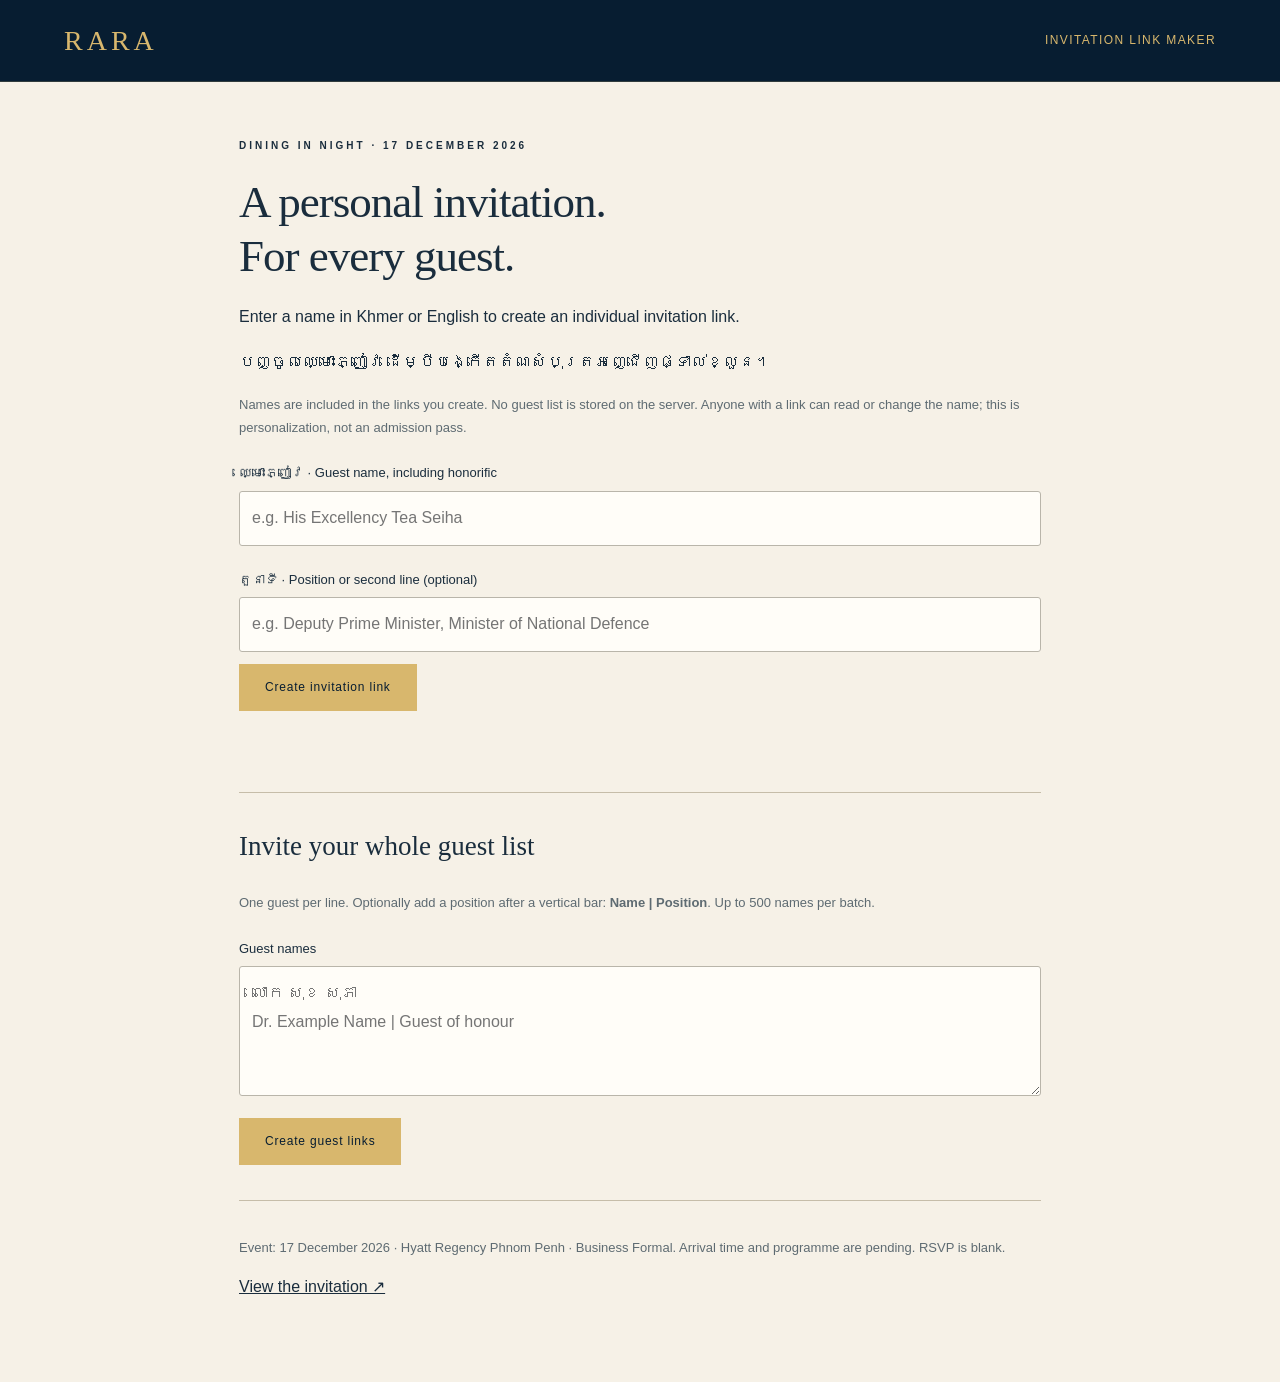
==== site/organizer.html @ b6bcaa93 "Create bilingual RARA 2026 invitation with guest links and music" ====
<!doctype html><html lang="en"><head><meta charset="utf-8"><meta name="viewport" content="width=device-width,initial-scale=1"><meta name="robots" content="noindex"><title>RARA · Guest invitation links</title><link rel="stylesheet" href="style.css"><style>.maker{max-width:850px;margin:auto;padding:45px 24px 80px}.maker h1{color:var(--ink);font-size:45px;line-height:1.2;letter-spacing:-1px;margin:20px 0}.maker label{display:block;font-size:13px;margin:22px 0 6px}.maker input,.maker textarea{width:100%;padding:12px;border:1px solid #b9b5aa;background:#fffdf8;color:var(--ink);border-radius:3px}.maker textarea{min-height:130px;resize:vertical}.maker button{margin:12px 8px 0 0}.maker h2{font-size:27px}.maker .box{border-top:1px solid #c6bda9;padding-top:22px;margin-top:35px}.maker .hint{font-size:13px;color:var(--muted)}.maker #result{font-size:13px}.maker #message{min-height:30px;color:#46683f}.maker .preview{display:inline-block;margin-top:15px}.maker .sample{border-left:3px solid var(--gold);padding-left:18px;margin:20px 0}.maker #batch-results a{display:block;overflow-wrap:anywhere;font-size:13px;margin:10px 0}</style></head><body><header><a class="wordmark" href="index.html">RARA</a><span>INVITATION LINK MAKER</span></header><main class="maker"><p class="eyebrow">DINING IN NIGHT · 17 DECEMBER 2026</p><h1>A personal invitation.<br>For every guest.</h1><p>Enter a name in Khmer or English to create an individual invitation link.</p><p lang="km">បញ្ចូលឈ្មោះភ្ញៀវ ដើម្បីបង្កើតតំណសំបុត្រអញ្ជើញផ្ទាល់ខ្លួន។</p><p class="hint">Names are included in the links you create. No guest list is stored on the server. Anyone with a link can read or change the name; this is personalization, not an admission pass.</p><form id="maker"><label for="name">ឈ្មោះភ្ញៀវ · Guest name, including honorific</label><input id="name" maxlength="200" placeholder="e.g. His Excellency Tea Seiha" required><label for="title">តួនាទី · Position or second line (optional)</label><input id="title" maxlength="250" placeholder="e.g. Deputy Prime Minister, Minister of National Defence"><button class="gold-button" type="submit">Create invitation link</button></form><div id="single-output" hidden><label for="result">Personalized link</label><input id="result" readonly><button id="copy" class="outline-button">Copy link</button><a id="preview" class="preview" target="_blank" rel="noopener">Preview invitation ↗</a></div><p id="message" role="status" aria-live="polite"></p><div class="box"><h2>Invite your whole guest list</h2><p class="hint">One guest per line. Optionally add a position after a vertical bar: <strong>Name | Position</strong>. Up to 500 names per batch.</p><label for="names">Guest names</label><textarea id="names" placeholder="លោក សុខ សុភា&#10;Dr. Example Name | Guest of honour"></textarea><button id="batch" class="gold-button">Create guest links</button><button id="download" class="outline-button" hidden>Download CSV</button><div id="batch-results"></div></div><div class="box"><p class="hint">Event: 17 December 2026 · Hyatt Regency Phnom Penh · Business Formal. Arrival time and programme are pending. RSVP is blank.</p><a href="index.html">View the invitation ↗</a></div></main><script src="organizer.js"></script></body></html>
---- site/style.css ----
:root{--navy:#071d31;--navy2:#102b42;--gold:#d8b76d;--cream:#f6f1e7;--ink:#1a2d3d;--muted:#5e6b72}*{box-sizing:border-box}html{scroll-behavior:smooth;scroll-padding-top:40px}body{margin:0;background:var(--cream);color:var(--ink);font:16px/1.8 'Segoe UI','Khmer OS','Noto Sans Khmer',sans-serif}button,input,textarea{font:inherit}button,a{touch-action:manipulation}a{color:inherit}button{cursor:pointer}button:focus-visible,a:focus-visible,input:focus-visible,textarea:focus-visible{outline:3px solid #bd811c;outline-offset:5px}header{height:82px;display:flex;align-items:center;justify-content:space-between;padding:0 5%;background:var(--navy);color:var(--gold);border-bottom:1px solid #d8b76d33;font-size:12px;letter-spacing:1.4px}header a{text-decoration:none}.wordmark{font:28px Georgia,serif;letter-spacing:4px}.wordmark span{font:9px 'Segoe UI',sans-serif;display:inline-block;margin-left:14px;letter-spacing:2px}.header-caption{font-size:10px;letter-spacing:3px}.cover{background:radial-gradient(ellipse at 50% 35%,#173c57,var(--navy) 75%);padding:30px;color:var(--gold);text-align:center;min-height:820px}.frame{position:relative;max-width:1280px;margin:auto;padding:36px 20px 24px;border:1px solid #d8b76d66;outline:1px solid #d8b76d22;outline-offset:-8px}.frame:before,.frame:after{content:'✦';position:absolute;font-size:30px;top:-29px;background:var(--navy);padding:0 12px}.frame:before{left:24px}.frame:after{right:24px}.eyebrow{font-size:10px;font-weight:600;letter-spacing:3px;text-transform:uppercase}.crest{height:100px;width:auto;object-fit:contain;display:block;margin:24px auto 20px}.khmer{font-family:'Khmer OS Muol Light','Khmer OS','Leelawadee UI',sans-serif;font-weight:400}.cover .khmer{font-size:21px;margin:8px 0}h1{font:76px/.98 Georgia,'Times New Roman',serif;letter-spacing:-2px;margin:24px auto;color:#f1dfb5}h1 em{font-weight:400}h1 span{font:22px Georgia,serif;letter-spacing:7px;display:block;margin:20px 0}h2{font:44px/1.22 Georgia,serif;margin:15px 0 28px;font-weight:400}h2 em{color:#967134;font-weight:400}h3{font-weight:400}.ornament{display:flex;align-items:center;justify-content:center;gap:18px;font-size:12px;margin:20px auto;color:#b49350}.ornament:before,.ornament:after{content:'';height:1px;width:70px;background:currentColor;opacity:.5}.cover-caption{font-size:9px;letter-spacing:3px}.prepared{margin:24px 0 0;font-size:12px;color:#d2d8db}.guest{overflow-wrap:anywhere}.cover-guest{font:23px/1.5 Georgia,'Khmer OS',serif;color:#f5e9d0;margin:6px auto 24px;max-width:700px}.gold-button,.outline-button{border:1px solid var(--gold);padding:12px 25px;background:var(--gold);color:var(--navy);font-size:12px;letter-spacing:.8px}.gold-button span{padding-left:30px}.motto{font-size:8px;letter-spacing:4px;margin:25px 0 0}.section{max-width:1180px;margin:auto;padding:96px 50px}.invitation{text-align:center;max-width:1050px}.invitation h2{font-size:26px;color:#967134}.host{font:22px Georgia,serif}.muted{color:var(--muted);font-size:14px}.invitation .guest{font:38px/1.5 Georgia,'Khmer OS',serif;margin:12px 0 4px}.role{margin:0 auto;max-width:650px;font-size:15px;overflow-wrap:anywhere}.invite-copy{margin:30px auto;font:20px/1.8 Georgia,serif}.invite-copy strong{font-weight:400}.small{font-size:17px;color:#967134}.details{display:grid;grid-template-columns:repeat(3,1fr);margin-top:45px;border-top:1px solid #c6bda9;border-bottom:1px solid #c6bda9;padding:26px 0}.details>div+div{border-left:1px solid #c6bda9}.details span{font-size:9px;letter-spacing:2px;color:#78684b}.details p{margin:9px;font:18px/1.6 Georgia,serif}.note{font-size:12px;color:var(--muted)}.photo-band{height:510px;position:relative;background:var(--navy);overflow:hidden}.photo-band>img{width:100%;height:100%;object-fit:cover;object-position:center 45%;opacity:.65}.photo-band:after{content:'';position:absolute;inset:0;background:linear-gradient(transparent,#071d31cc)}.photo-band>div{position:absolute;z-index:1;bottom:35px;left:max(6%,calc((100% - 1080px)/2));color:white}.photo-band h2{margin:14px 0}.photo-band em{color:#edd7a3}.photo-band p{font-size:11px;color:#e3e6e7}.programme{display:grid;grid-template-columns:1fr 1fr;gap:90px}.programme h2.khmer{font-size:24px;color:#967134;margin-bottom:10px}.programme .intro{font:24px/1.5 Georgia,serif}.programme p:not(.intro){color:var(--muted)}.status{display:inline-block;font-size:9px;letter-spacing:1.3px;border:1px solid #c4b48e;padding:8px 12px;margin-top:16px}.story{display:grid;grid-template-columns:1.08fr 1fr;gap:65px;padding-top:0;align-items:center}.story-image img{width:100%;display:block;aspect-ratio:4/5;object-fit:cover}.story-image span{font-size:9px;letter-spacing:2px;display:block;margin-top:15px}.story p{color:var(--muted)}.text-link{display:inline-block;margin-top:14px;text-underline-offset:6px;font-size:13px}.values{max-width:none;background:var(--navy);color:var(--cream);text-align:center;padding-inline:max(6%,calc((100% - 1080px)/2))}.values h2{color:var(--gold);font-size:54px;font-style:italic}.value-grid{display:grid;grid-template-columns:repeat(3,1fr);gap:55px;text-align:left;margin-top:45px}.value-grid article{border-top:1px solid #d8b76d55;padding-top:25px}.value-grid span{font-size:10px;color:var(--gold)}.value-grid h3{font:27px Georgia,serif;margin:12px 0}.value-grid p{font-size:14px;color:#c3cbd1}.biography{text-align:center}.biography>p{color:var(--muted)}.bio-toolbar{display:flex;align-items:center;justify-content:center;gap:22px;margin:30px 0;font-size:12px}.bio-toolbar button{border:1px solid #c6bda9;background:transparent;color:var(--ink);width:44px;height:44px}.bio-toolbar button:disabled{opacity:.3;cursor:default}#bio-image{display:block;width:100%;max-width:600px;height:auto;margin:auto;box-shadow:0 16px 60px #071d3120}.closing{border-top:1px solid #c6bda9;text-align:center}.small-crest{height:90px;width:auto;object-fit:contain;margin-bottom:25px}.outline-button{background:transparent;margin-top:20px}footer{display:flex;justify-content:space-between;padding:25px 5% 85px;background:var(--navy);color:var(--gold);font-size:9px;letter-spacing:2px}.bottom-nav{position:fixed;bottom:16px;left:50%;transform:translateX(-50%);display:flex;gap:6px;border:1px solid #d8b76d55;border-radius:40px;background:#071d31f2;box-shadow:0 5px 30px #0003;z-index:5;padding:8px 14px;backdrop-filter:blur(12px)}.bottom-nav a{font-size:11px;text-decoration:none;color:#f3e5c8;padding:8px 14px}.bottom-nav a:hover{color:var(--gold)}.skip{position:fixed;top:-100px;z-index:20;background:white;padding:10px}.skip:focus{top:0}.opened .frame{animation:reveal .7s ease}@keyframes reveal{from{opacity:.4;transform:translateY(-10px)}to{opacity:1;transform:none}}@media(max-width:700px){header{height:64px}.wordmark{font-size:22px}.wordmark span,.header-caption{display:none}.cover{padding:16px;min-height:0}.frame{padding:32px 15px 25px}.crest{height:88px}h1{font-size:64px}.cover-caption{font-size:8px;letter-spacing:1.6px}.eyebrow{font-size:9px;letter-spacing:2px}.section{padding:64px 25px}h2{font-size:35px}.invitation .guest{font-size:28px}.invite-copy{font-size:18px}.details{grid-template-columns:1fr;padding:0}.details>div{padding:18px 0}.details>div+div{border-left:0;border-top:1px solid #c6bda9}.details p{font-size:19px}.photo-band{height:420px}.photo-band>img{object-position:45% center}.photo-band>div{left:25px;right:20px;bottom:25px}.photo-band h2{font-size:30px}.programme,.story{grid-template-columns:1fr;gap:22px}.story{padding-top:0}.story-image img{aspect-ratio:4/3}.story-image{margin-bottom:15px}.value-grid{grid-template-columns:1fr;gap:20px;margin-top:30px}.values h2{font-size:43px}.value-grid article{padding-top:18px}.bio-toolbar{gap:14px}.bottom-nav{bottom:10px;width:max-content;max-width:96%;gap:0;padding:7px}.bottom-nav a{padding:8px 12px}footer{gap:20px;font-size:8px}.cover-guest{font-size:21px}}@media(prefers-reduced-motion:reduce){html{scroll-behavior:auto}*,*:before,*:after{animation:none!important;transition:none!important}}@media print{header,.cover,.bottom-nav,footer,.photo-band,.programme,.story,.values,.biography,.closing{display:none}.invitation{padding:35px}body{background:white}.invitation .guest{font-size:30px}.details{grid-template-columns:repeat(3,1fr)}.details>div+div{border-top:0}}
.event-actions{display:flex;justify-content:center;gap:14px;flex-wrap:wrap}.event-actions a{text-decoration:none}.details .detail-km{font-size:13px;letter-spacing:0;color:var(--muted)}.bottom-nav span{display:block;font-size:10px;text-align:center;line-height:1.6}.value-grid h3{font-size:23px}@media print{.event-actions{display:none}}
.music-toggle{position:fixed;right:18px;bottom:102px;z-index:6;border:1px solid #d8b76d77;border-radius:30px;background:#071d31f2;color:#f3e5c8;padding:10px 16px;font-size:13px;box-shadow:0 4px 20px #0002}.music-toggle span{font-size:10px;letter-spacing:.4px;margin-left:6px}@media(max-width:700px){.music-toggle{right:12px;bottom:91px;padding:8px 12px}}@media print{.music-toggle{display:none}}
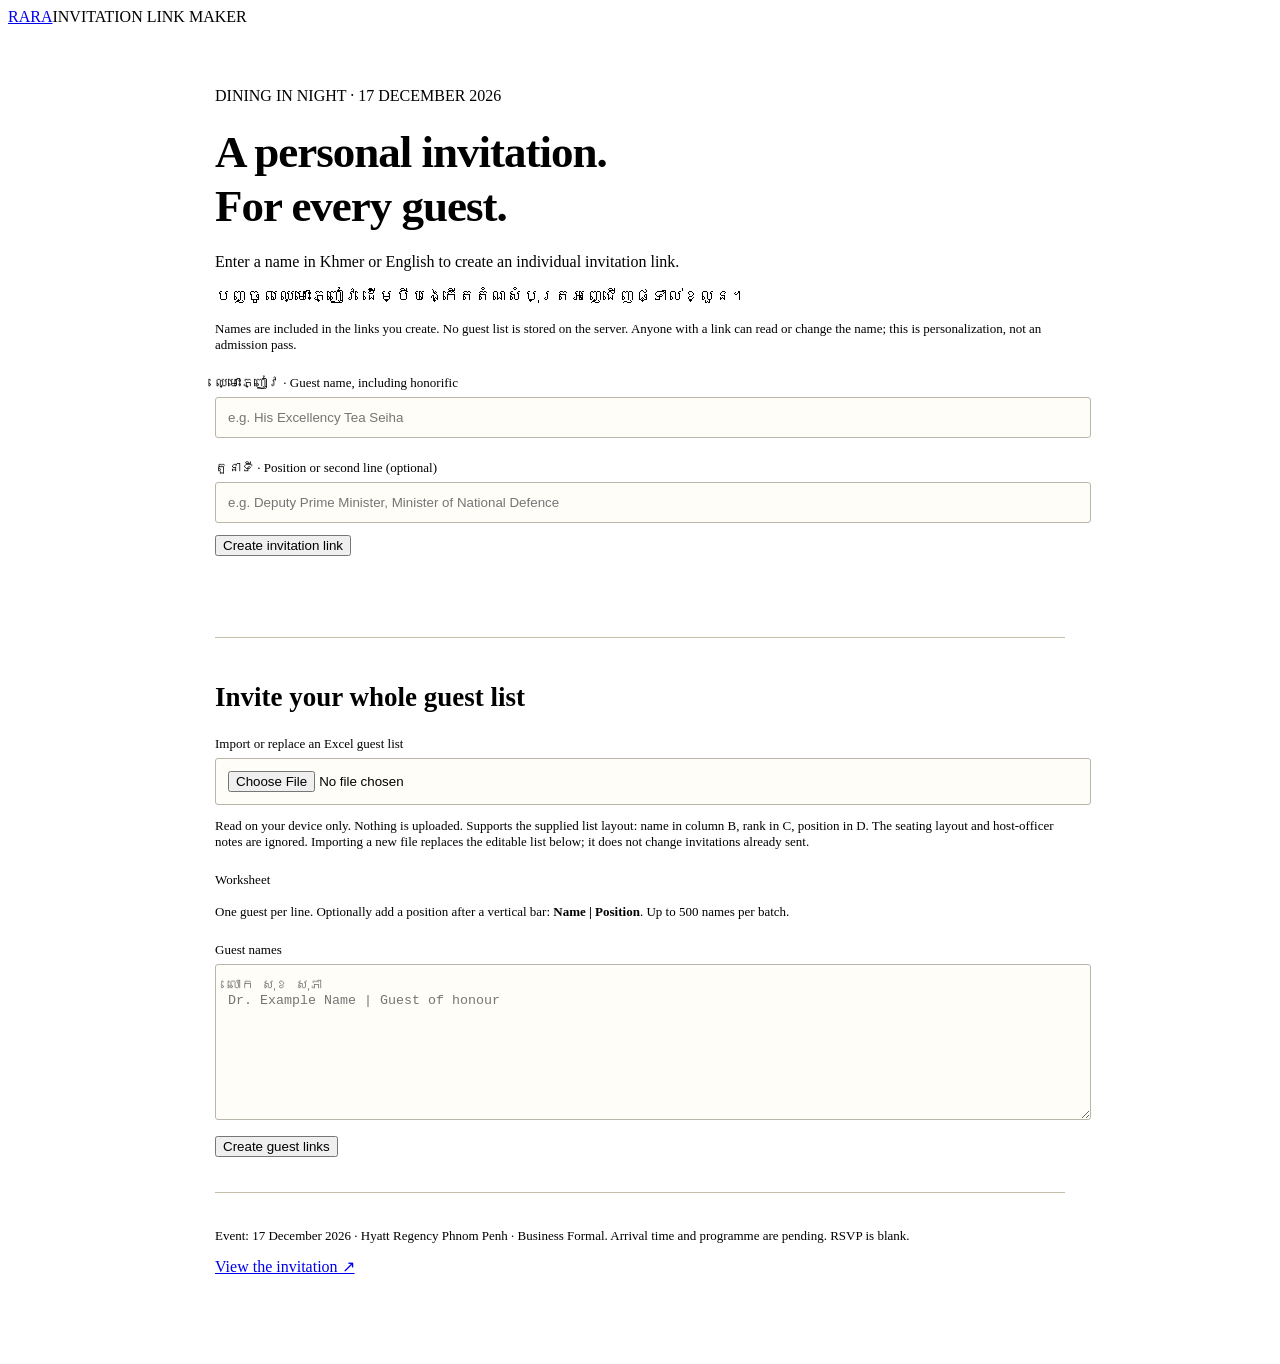
==== commit c1f961fd: "Add private spreadsheet guest import" ====
--- a/site/organizer.html
+++ b/site/organizer.html
@@ -1 +1 @@
-<!doctype html><html lang="en"><head><meta charset="utf-8"><meta name="viewport" content="width=device-width,initial-scale=1"><meta name="robots" content="noindex"><title>RARA · Guest invitation links</title><link rel="stylesheet" href="style.css"><style>.maker{max-width:850px;margin:auto;padding:45px 24px 80px}.maker h1{color:var(--ink);font-size:45px;line-height:1.2;letter-spacing:-1px;margin:20px 0}.maker label{display:block;font-size:13px;margin:22px 0 6px}.maker input,.maker textarea{width:100%;padding:12px;border:1px solid #b9b5aa;background:#fffdf8;color:var(--ink);border-radius:3px}.maker textarea{min-height:130px;resize:vertical}.maker button{margin:12px 8px 0 0}.maker h2{font-size:27px}.maker .box{border-top:1px solid #c6bda9;padding-top:22px;margin-top:35px}.maker .hint{font-size:13px;color:var(--muted)}.maker #result{font-size:13px}.maker #message{min-height:30px;color:#46683f}.maker .preview{display:inline-block;margin-top:15px}.maker .sample{border-left:3px solid var(--gold);padding-left:18px;margin:20px 0}.maker #batch-results a{display:block;overflow-wrap:anywhere;font-size:13px;margin:10px 0}</style></head><body><header><a class="wordmark" href="index.html">RARA</a><span>INVITATION LINK MAKER</span></header><main class="maker"><p class="eyebrow">DINING IN NIGHT · 17 DECEMBER 2026</p><h1>A personal invitation.<br>For every guest.</h1><p>Enter a name in Khmer or English to create an individual invitation link.</p><p lang="km">បញ្ចូលឈ្មោះភ្ញៀវ ដើម្បីបង្កើតតំណសំបុត្រអញ្ជើញផ្ទាល់ខ្លួន។</p><p class="hint">Names are included in the links you create. No guest list is stored on the server. Anyone with a link can read or change the name; this is personalization, not an admission pass.</p><form id="maker"><label for="name">ឈ្មោះភ្ញៀវ · Guest name, including honorific</label><input id="name" maxlength="200" placeholder="e.g. His Excellency Tea Seiha" required><label for="title">តួនាទី · Position or second line (optional)</label><input id="title" maxlength="250" placeholder="e.g. Deputy Prime Minister, Minister of National Defence"><button class="gold-button" type="submit">Create invitation link</button></form><div id="single-output" hidden><label for="result">Personalized link</label><input id="result" readonly><button id="copy" class="outline-button">Copy link</button><a id="preview" class="preview" target="_blank" rel="noopener">Preview invitation ↗</a></div><p id="message" role="status" aria-live="polite"></p><div class="box"><h2>Invite your whole guest list</h2><p class="hint">One guest per line. Optionally add a position after a vertical bar: <strong>Name | Position</strong>. Up to 500 names per batch.</p><label for="names">Guest names</label><textarea id="names" placeholder="លោក សុខ សុភា&#10;Dr. Example Name | Guest of honour"></textarea><button id="batch" class="gold-button">Create guest links</button><button id="download" class="outline-button" hidden>Download CSV</button><div id="batch-results"></div></div><div class="box"><p class="hint">Event: 17 December 2026 · Hyatt Regency Phnom Penh · Business Formal. Arrival time and programme are pending. RSVP is blank.</p><a href="index.html">View the invitation ↗</a></div></main><script src="organizer.js"></script></body></html>
+<!doctype html><html lang="en"><head><meta charset="utf-8"><meta name="viewport" content="width=device-width,initial-scale=1"><meta name="robots" content="noindex"><title>RARA · Guest invitation links</title><link rel="stylesheet" href="style.css"><style>.maker{max-width:850px;margin:auto;padding:45px 24px 80px}.maker h1{color:var(--ink);font-size:45px;line-height:1.2;letter-spacing:-1px;margin:20px 0}.maker label{display:block;font-size:13px;margin:22px 0 6px}.maker input,.maker textarea{width:100%;padding:12px;border:1px solid #b9b5aa;background:#fffdf8;color:var(--ink);border-radius:3px}.maker textarea{min-height:130px;resize:vertical}.maker button{margin:12px 8px 0 0}.maker h2{font-size:27px}.maker .box{border-top:1px solid #c6bda9;padding-top:22px;margin-top:35px}.maker .hint{font-size:13px;color:var(--muted)}.maker #result{font-size:13px}.maker #message{min-height:30px;color:#46683f}.maker .preview{display:inline-block;margin-top:15px}.maker .sample{border-left:3px solid var(--gold);padding-left:18px;margin:20px 0}.maker #batch-results a{display:block;overflow-wrap:anywhere;font-size:13px;margin:10px 0}</style></head><body><header><a class="wordmark" href="index.html">RARA</a><span>INVITATION LINK MAKER</span></header><main class="maker"><p class="eyebrow">DINING IN NIGHT · 17 DECEMBER 2026</p><h1>A personal invitation.<br>For every guest.</h1><p>Enter a name in Khmer or English to create an individual invitation link.</p><p lang="km">បញ្ចូលឈ្មោះភ្ញៀវ ដើម្បីបង្កើតតំណសំបុត្រអញ្ជើញផ្ទាល់ខ្លួន។</p><p class="hint">Names are included in the links you create. No guest list is stored on the server. Anyone with a link can read or change the name; this is personalization, not an admission pass.</p><form id="maker"><label for="name">ឈ្មោះភ្ញៀវ · Guest name, including honorific</label><input id="name" maxlength="200" placeholder="e.g. His Excellency Tea Seiha" required><label for="title">តួនាទី · Position or second line (optional)</label><input id="title" maxlength="250" placeholder="e.g. Deputy Prime Minister, Minister of National Defence"><button class="gold-button" type="submit">Create invitation link</button></form><div id="single-output" hidden><label for="result">Personalized link</label><input id="result" readonly><button id="copy" class="outline-button">Copy link</button><a id="preview" class="preview" target="_blank" rel="noopener">Preview invitation ↗</a></div><p id="message" role="status" aria-live="polite"></p><div class="box"><h2>Invite your whole guest list</h2><label for="guest-file">Import or replace an Excel guest list</label><input id="guest-file" type="file" accept=".xlsx,.xls,.csv"><p class="hint">Read on your device only. Nothing is uploaded. Supports the supplied list layout: name in column B, rank in C, position in D. The seating layout and host-officer notes are ignored. Importing a new file replaces the editable list below; it does not change invitations already sent.</p><label for="guest-sheet" id="sheet-label" hidden>Worksheet</label><select id="guest-sheet" hidden></select><p id="import-status" role="status" aria-live="polite"></p><p class="hint">One guest per line. Optionally add a position after a vertical bar: <strong>Name | Position</strong>. Up to 500 names per batch.</p><label for="names">Guest names</label><textarea id="names" placeholder="លោក សុខ សុភា&#10;Dr. Example Name | Guest of honour"></textarea><button id="batch" class="gold-button">Create guest links</button><button id="download" class="outline-button" hidden>Download CSV</button><div id="batch-results"></div></div><div class="box"><p class="hint">Event: 17 December 2026 · Hyatt Regency Phnom Penh · Business Formal. Arrival time and programme are pending. RSVP is blank.</p><a href="index.html">View the invitation ↗</a></div></main><script src="vendor/xlsx.full.min.js"></script><script src="guest-import.js"></script><script src="organizer.js"></script></body></html>
